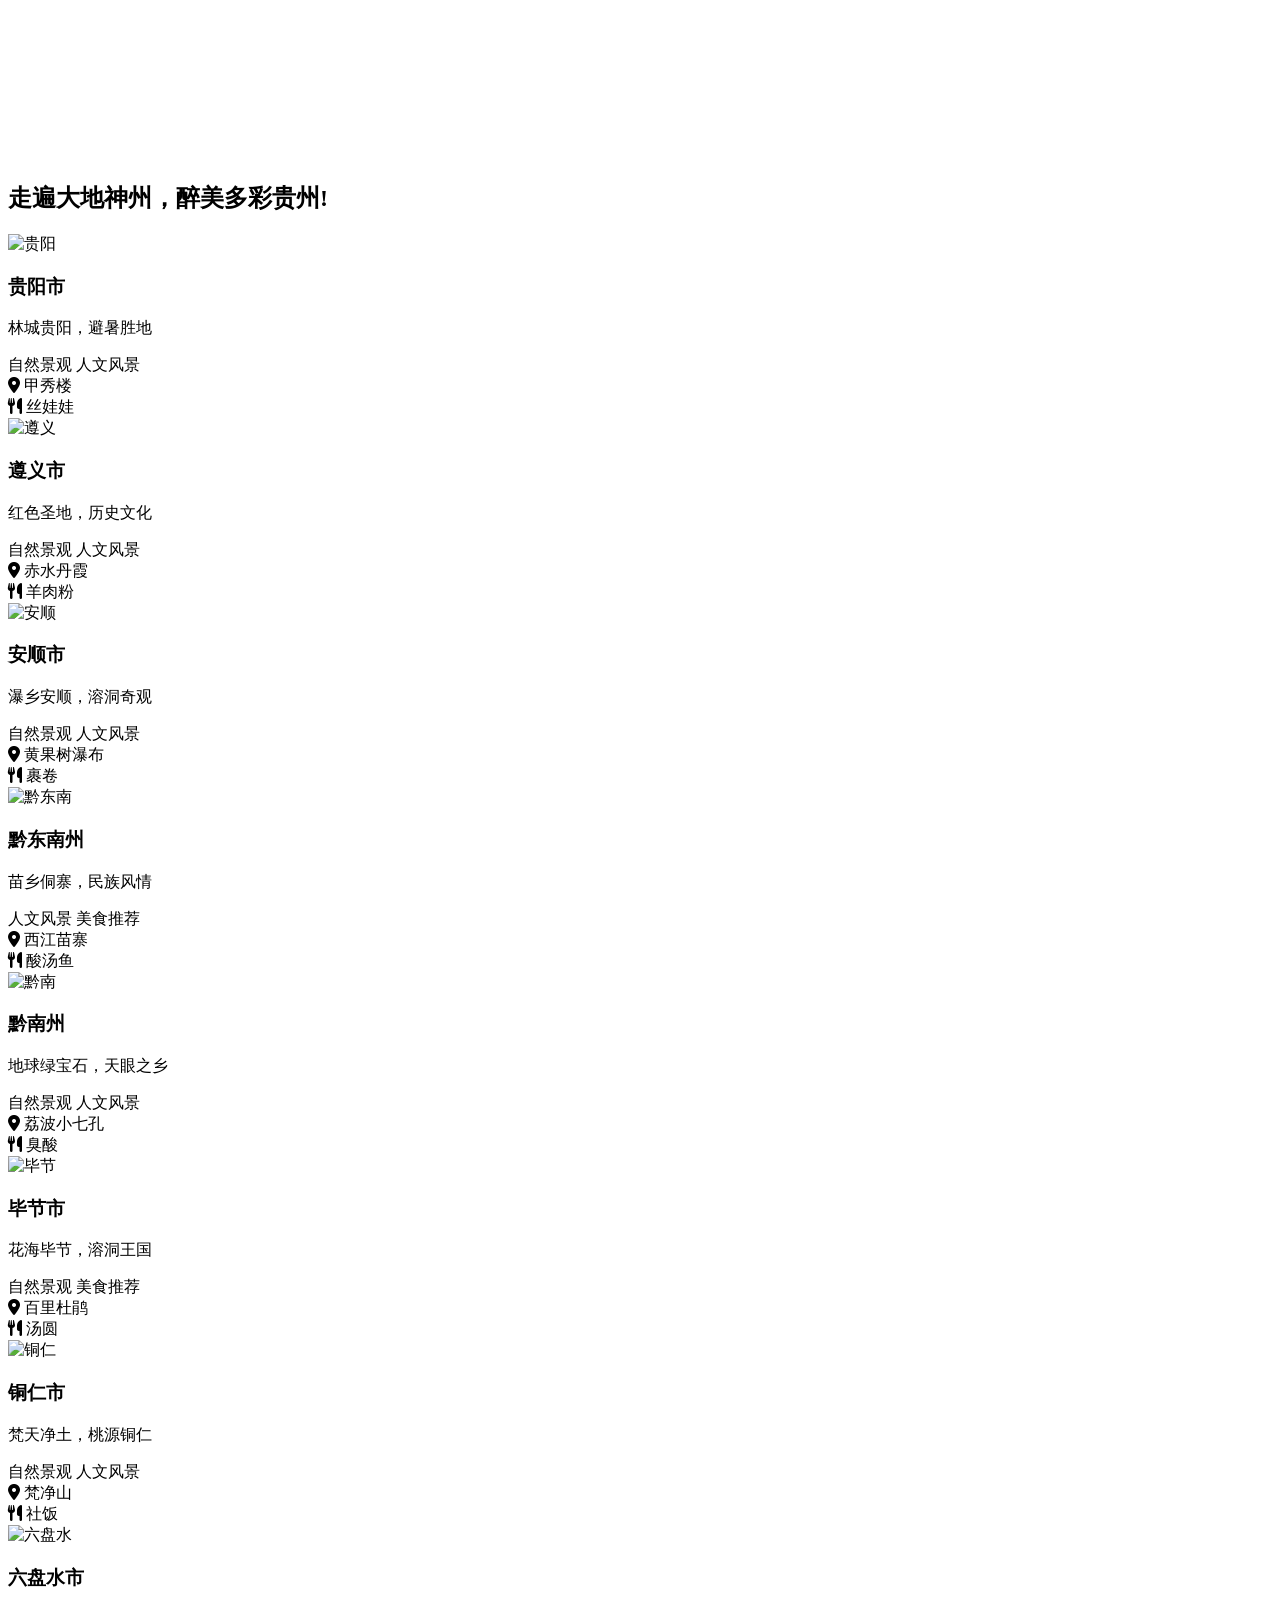
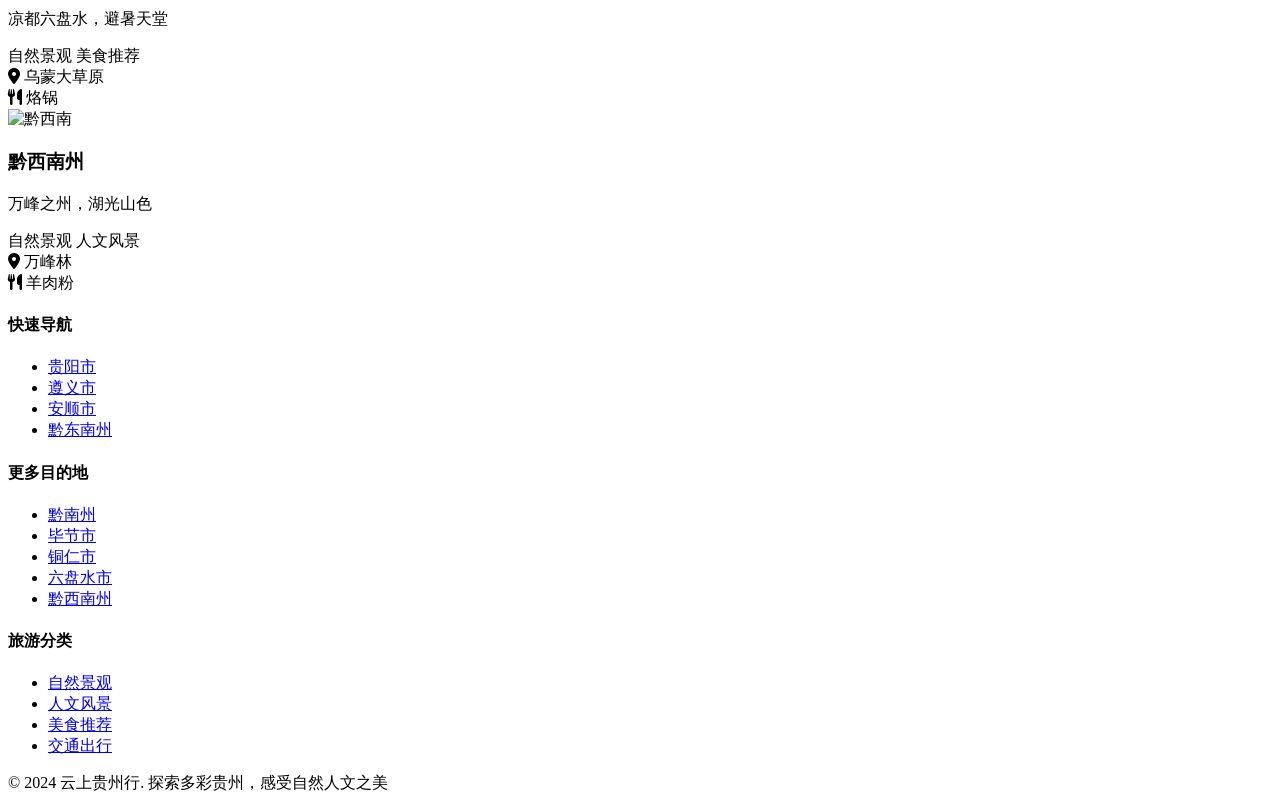
==== index.html @ 3abf576e "Add files via upload" ====
<!DOCTYPE html>
<html lang="zh-CN">
<head>
    <meta charset="UTF-8">
    <meta name="viewport" content="width=device-width, initial-scale=1.0">
    <title>夜郎古国，美酒之乡 - 贵州旅游</title>
    <link rel="stylesheet" href="css/main.css">
    <link rel="preconnect" href="https://fonts.googleapis.com">
    <link rel="preconnect" href="https://fonts.gstatic.com" crossorigin>
    <link href="https://fonts.googleapis.com/css2?family=Ma+Shan+Zheng&family=ZCOOL+XiaoWei&display=swap" rel="stylesheet">
    <link href="https://cdnjs.cloudflare.com/ajax/libs/font-awesome/6.0.0/css/all.min.css" rel="stylesheet">
</head>
<body>


    <main class="main-content">
        <div class="container">
            <div class="video-section">
                <video id="bg-video" autoplay loop muted>
                    <source src="images/首页背景.mp4" type="video/mp4">
                    您的浏览器不支持视频播放。
                </video>
                <div class="video-overlay">
                    <!-- 文字内容已移除 -->
                </div>
            </div>
        </div>
        
        <div class="container">
            <!-- 欢迎语已移动到视频区域 -->
            <section class="regions-section">
                <h2 class="section-title">走遍大地神州，醉美多彩贵州!</h2>
                <div class="regions-grid">
                    <div class="region-card" data-region="guiyang">
                        <div class="region-image">
                            <img src="images/贵阳.jpg" alt="贵阳">
                            <div class="region-overlay">
                                <h3>贵阳市</h3>
                                <p>林城贵阳，避暑胜地</p>
                                <span class="category-tags">
                                    <span class="tag">自然景观</span>
                                    <span class="tag">人文风景</span>
                                </span>
                            </div>
                        </div>
                        <div class="region-content">
                            <div class="region-stats">
                                <div class="stat">
                                    <i class="fas fa-map-marker-alt"></i>
                                    <span>甲秀楼</span>
                                </div>
                                <div class="stat">
                                    <i class="fas fa-utensils"></i>
                                    <span>丝娃娃</span>
                                </div>
                            </div>
                        </div>
                    </div>

                    <div class="region-card" data-region="zunyi">
                        <div class="region-image">
                            <img src="images/遵义.jpg" alt="遵义">
                            <div class="region-overlay">
                                <h3>遵义市</h3>
                                <p>红色圣地，历史文化</p>
                                <span class="category-tags">
                                    <span class="tag">自然景观</span>
                                    <span class="tag">人文风景</span>
                                </span>
                            </div>
                        </div>
                        <div class="region-content">
                            <div class="region-stats">
                                <div class="stat">
                                    <i class="fas fa-map-marker-alt"></i>
                                    <span>赤水丹霞</span>
                                </div>
                                <div class="stat">
                                    <i class="fas fa-utensils"></i>
                                    <span>羊肉粉</span>
                                </div>
                            </div>
                        </div>
                    </div>

                    <div class="region-card" data-region="anshun">
                        <div class="region-image">
                            <img src="images/安顺市.jpg" alt="安顺">
                            <div class="region-overlay">
                                <h3>安顺市</h3>
                                <p>瀑乡安顺，溶洞奇观</p>
                                <span class="category-tags">
                                    <span class="tag">自然景观</span>
                                    <span class="tag">人文风景</span>
                                </span>
                            </div>
                        </div>
                        <div class="region-content">
                            <div class="region-stats">
                                <div class="stat">
                                    <i class="fas fa-map-marker-alt"></i>
                                    <span>黄果树瀑布</span>
                                </div>
                                <div class="stat">
                                    <i class="fas fa-utensils"></i>
                                    <span>裹卷</span>
                                </div>
                            </div>
                        </div>
                    </div>

                    <div class="region-card" data-region="qiandongnan">
                        <div class="region-image">
                            <img src="images/黔东南州.jpeg" alt="黔东南">
                            <div class="region-overlay">
                                <h3>黔东南州</h3>
                                <p>苗乡侗寨，民族风情</p>
                                <span class="category-tags">
                                    <span class="tag">人文风景</span>
                                    <span class="tag">美食推荐</span>
                                </span>
                            </div>
                        </div>
                        <div class="region-content">
                            <div class="region-stats">
                                <div class="stat">
                                    <i class="fas fa-map-marker-alt"></i>
                                    <span>西江苗寨</span>
                                </div>
                                <div class="stat">
                                    <i class="fas fa-utensils"></i>
                                    <span>酸汤鱼</span>
                                </div>
                            </div>
                        </div>
                    </div>

                    <div class="region-card" data-region="qiannan">
                        <div class="region-image">
                            <img src="images/黔南州.jpg" alt="黔南">
                            <div class="region-overlay">
                                <h3>黔南州</h3>
                                <p>地球绿宝石，天眼之乡</p>
                                <span class="category-tags">
                                    <span class="tag">自然景观</span>
                                    <span class="tag">人文风景</span>
                                </span>
                            </div>
                        </div>
                        <div class="region-content">
                            <div class="region-stats">
                                <div class="stat">
                                    <i class="fas fa-map-marker-alt"></i>
                                    <span>荔波小七孔</span>
                                </div>
                                <div class="stat">
                                    <i class="fas fa-utensils"></i>
                                    <span>臭酸</span>
                                </div>
                            </div>
                        </div>
                    </div>

                    <div class="region-card" data-region="bijie">
                        <div class="region-image">
                            <img src="images/毕节.jpg" alt="毕节">
                            <div class="region-overlay">
                                <h3>毕节市</h3>
                                <p>花海毕节，溶洞王国</p>
                                <span class="category-tags">
                                    <span class="tag">自然景观</span>
                                    <span class="tag">美食推荐</span>
                                </span>
                            </div>
                        </div>
                        <div class="region-content">
                            <div class="region-stats">
                                <div class="stat">
                                    <i class="fas fa-map-marker-alt"></i>
                                    <span>百里杜鹃</span>
                                </div>
                                <div class="stat">
                                    <i class="fas fa-utensils"></i>
                                    <span>汤圆</span>
                                </div>
                            </div>
                        </div>
                    </div>

                    <div class="region-card" data-region="tongren">
                        <div class="region-image">
                            <img src="images/铜仁.jpeg" alt="铜仁">
                            <div class="region-overlay">
                                <h3>铜仁市</h3>
                                <p>梵天净土，桃源铜仁</p>
                                <span class="category-tags">
                                    <span class="tag">自然景观</span>
                                    <span class="tag">人文风景</span>
                                </span>
                            </div>
                        </div>
                        <div class="region-content">
                            <div class="region-stats">
                                <div class="stat">
                                    <i class="fas fa-map-marker-alt"></i>
                                    <span>梵净山</span>
                                </div>
                                <div class="stat">
                                    <i class="fas fa-utensils"></i>
                                    <span>社饭</span>
                                </div>
                            </div>
                        </div>
                    </div>

                    <div class="region-card" data-region="liupanshui">
                        <div class="region-image">
                            <img src="images/六盘水.jpg" alt="六盘水">
                            <div class="region-overlay">
                                <h3>六盘水市</h3>
                                <p>凉都六盘水，避暑天堂</p>
                                <span class="category-tags">
                                    <span class="tag">自然景观</span>
                                    <span class="tag">美食推荐</span>
                                </span>
                            </div>
                        </div>
                        <div class="region-content">
                            <div class="region-stats">
                                <div class="stat">
                                    <i class="fas fa-map-marker-alt"></i>
                                    <span>乌蒙大草原</span>
                                </div>
                                <div class="stat">
                                    <i class="fas fa-utensils"></i>
                                    <span>烙锅</span>
                                </div>
                            </div>
                        </div>
                    </div>

                    <div class="region-card" data-region="qianxinan">
                        <div class="region-image">
                            <img src="images/黔西南州.jpeg" alt="黔西南">
                            <div class="region-overlay">
                                <h3>黔西南州</h3>
                                <p>万峰之州，湖光山色</p>
                                <span class="category-tags">
                                    <span class="tag">自然景观</span>
                                    <span class="tag">人文风景</span>
                                </span>
                            </div>
                        </div>
                        <div class="region-content">
                            <div class="region-stats">
                                <div class="stat">
                                    <i class="fas fa-map-marker-alt"></i>
                                    <span>万峰林</span>
                                </div>
                                <div class="stat">
                                    <i class="fas fa-utensils"></i>
                                    <span>羊肉粉</span>
                                </div>
                            </div>
                        </div>
                    </div>
                </div>
            </section>
        </div>
    </main>

    <footer class="footer">
        <div class="container">
            <div class="footer-content">
                <div class="footer-section">
                    <h4>快速导航</h4>
                    <ul>
                        <li><a href="guiyang.html">贵阳市</a></li>
                        <li><a href="zunyi.html">遵义市</a></li>
                        <li><a href="anshun.html">安顺市</a></li>
                        <li><a href="qiandongnan.html">黔东南州</a></li>
                    </ul>
                </div>
                <div class="footer-section">
                    <h4>更多目的地</h4>
                    <ul>
                        <li><a href="qiannan.html">黔南州</a></li>
                        <li><a href="bijie.html">毕节市</a></li>
                        <li><a href="tongren.html">铜仁市</a></li>
                        <li><a href="liupanshui.html">六盘水市</a></li>
                        <li><a href="qianxinan.html">黔西南州</a></li>
                    </ul>
                </div>
                <div class="footer-section">
                    <h4>旅游分类</h4>
                    <ul>
                        <li><a href="#natural">自然景观</a></li>
                        <li><a href="#cultural">人文风景</a></li>
                        <li><a href="#food">美食推荐</a></li>
                        <li><a href="#transport">交通出行</a></li>
                    </ul>
                </div>
            </div>
            <div class="footer-bottom">
                <p>&copy; 2024 云上贵州行. 探索多彩贵州，感受自然人文之美</p>
            </div>
        </div>
    </footer>

    <script src="js/index.js"></script>
</body>
</html>
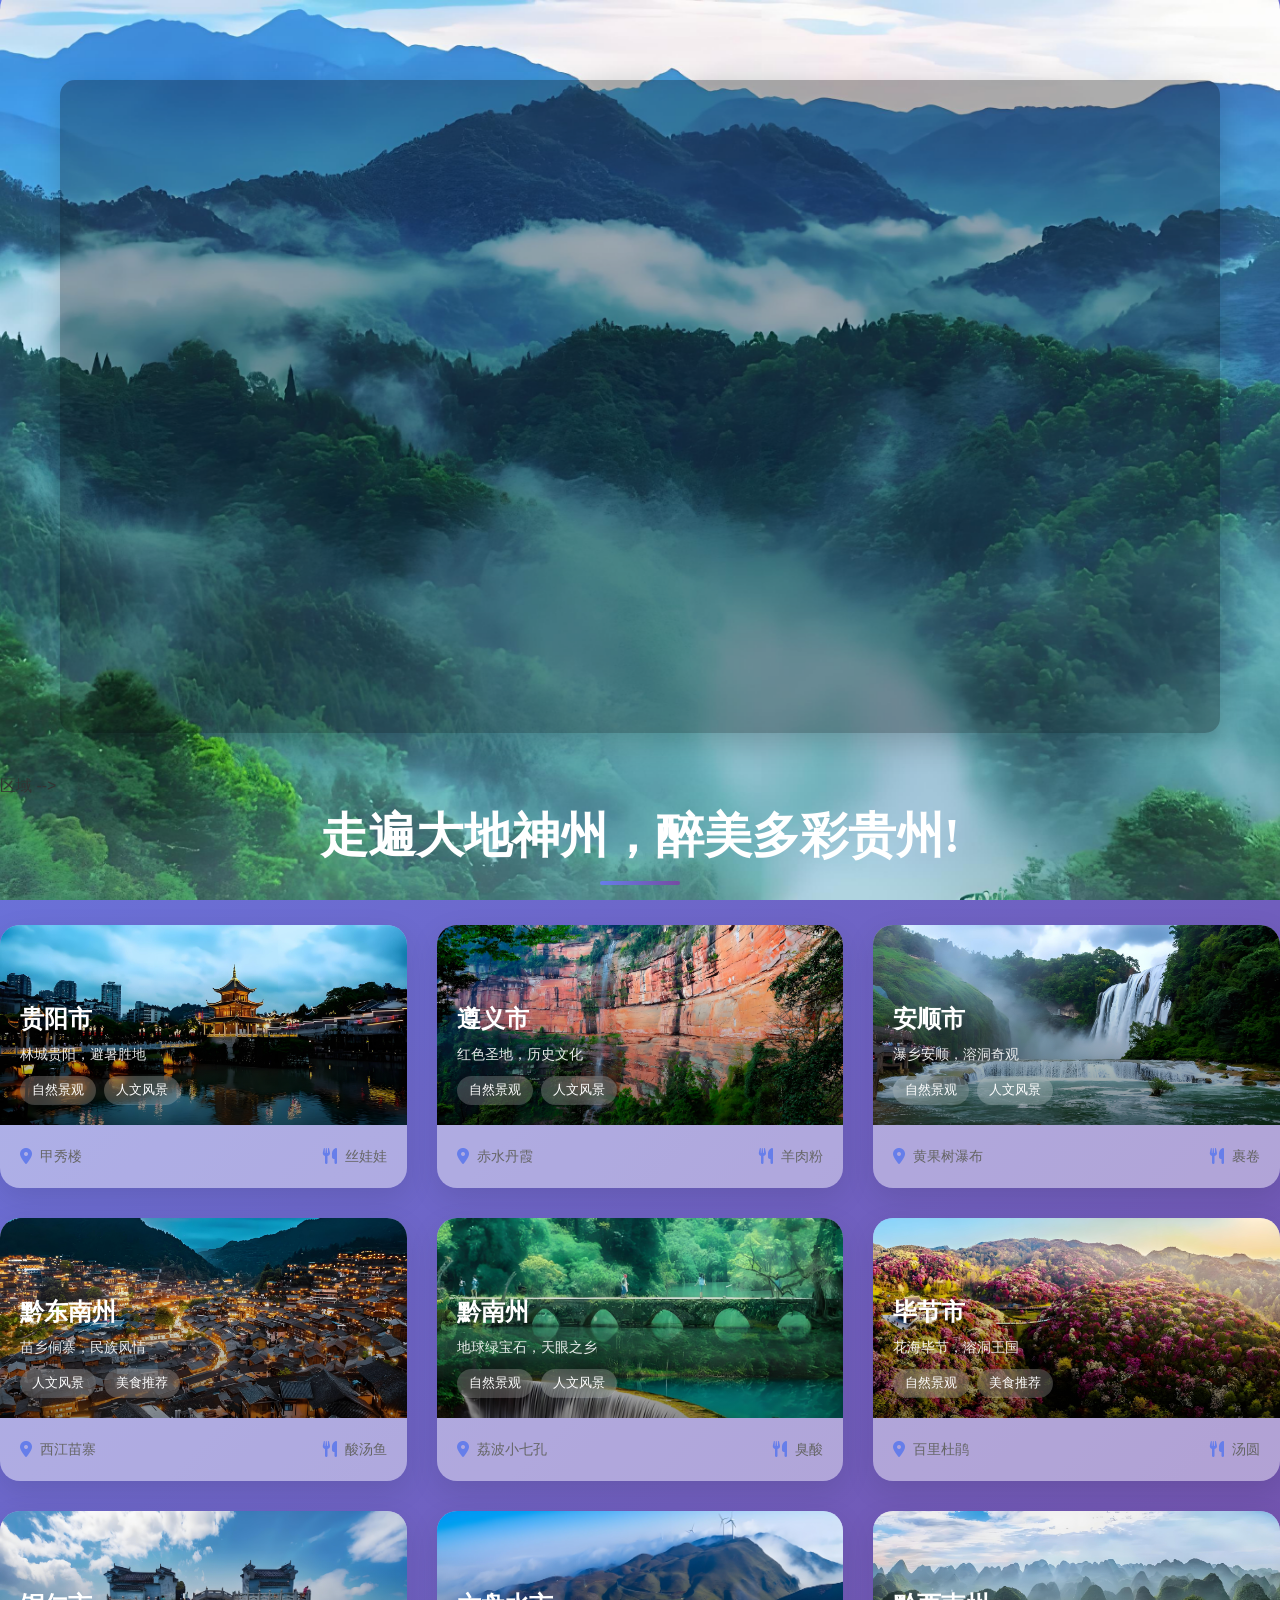
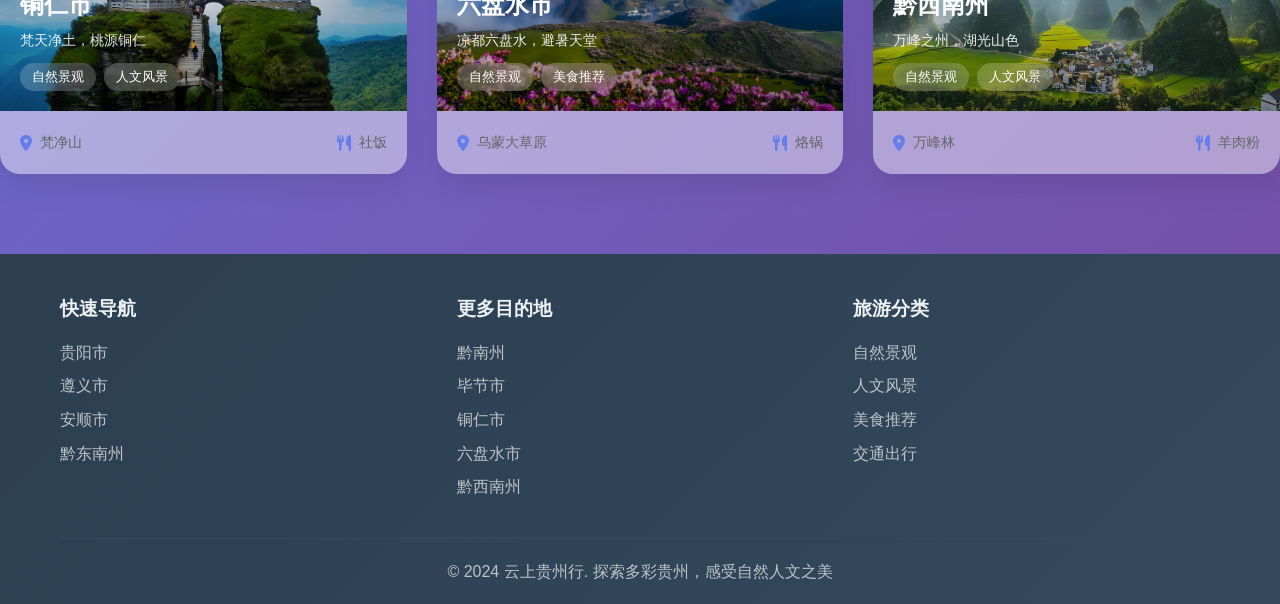
==== commit 41f01d52: "Update index.html" ====
--- a/index.html
+++ b/index.html
@@ -25,15 +25,13 @@
                 </div>
             </div>
         </div>
-        
-        <div class="container">
-            <!-- 欢迎语已移动到视频区域 -->
+         区域 -->
             <section class="regions-section">
                 <h2 class="section-title">走遍大地神州，醉美多彩贵州!</h2>
                 <div class="regions-grid">
                     <div class="region-card" data-region="guiyang">
                         <div class="region-image">
-                            <img src="images/贵阳.jpg" alt="贵阳">
+                            <img src="images/贵阳.jpg" loading="lazy" alt="贵阳">
                             <div class="region-overlay">
                                 <h3>贵阳市</h3>
                                 <p>林城贵阳，避暑胜地</p>
@@ -59,7 +57,7 @@
 
                     <div class="region-card" data-region="zunyi">
                         <div class="region-image">
-                            <img src="images/遵义.jpg" alt="遵义">
+                            <img src="images/遵义.jpg" loading="lazy" alt="遵义">
                             <div class="region-overlay">
                                 <h3>遵义市</h3>
                                 <p>红色圣地，历史文化</p>
@@ -85,7 +83,7 @@
 
                     <div class="region-card" data-region="anshun">
                         <div class="region-image">
-                            <img src="images/安顺市.jpg" alt="安顺">
+                            <img src="images/安顺市.jpg" loading="lazy" alt="安顺">
                             <div class="region-overlay">
                                 <h3>安顺市</h3>
                                 <p>瀑乡安顺，溶洞奇观</p>
@@ -111,7 +109,7 @@
 
                     <div class="region-card" data-region="qiandongnan">
                         <div class="region-image">
-                            <img src="images/黔东南州.jpeg" alt="黔东南">
+                            <img src="images/黔东南州.jpeg" loading="lazy" alt="黔东南">
                             <div class="region-overlay">
                                 <h3>黔东南州</h3>
                                 <p>苗乡侗寨，民族风情</p>
@@ -137,7 +135,7 @@
 
                     <div class="region-card" data-region="qiannan">
                         <div class="region-image">
-                            <img src="images/黔南州.jpg" alt="黔南">
+                            <img src="images/黔南州.jpg" loading="lazy" alt="黔南">
                             <div class="region-overlay">
                                 <h3>黔南州</h3>
                                 <p>地球绿宝石，天眼之乡</p>
@@ -163,7 +161,7 @@
 
                     <div class="region-card" data-region="bijie">
                         <div class="region-image">
-                            <img src="images/毕节.jpg" alt="毕节">
+                            <img src="images/毕节.jpg" loading="lazy" alt="毕节">
                             <div class="region-overlay">
                                 <h3>毕节市</h3>
                                 <p>花海毕节，溶洞王国</p>
@@ -189,7 +187,7 @@
 
                     <div class="region-card" data-region="tongren">
                         <div class="region-image">
-                            <img src="images/铜仁.jpeg" alt="铜仁">
+                            <img src="images/铜仁.jpeg" loading="lazy" alt="铜仁">
                             <div class="region-overlay">
                                 <h3>铜仁市</h3>
                                 <p>梵天净土，桃源铜仁</p>
@@ -215,7 +213,7 @@
 
                     <div class="region-card" data-region="liupanshui">
                         <div class="region-image">
-                            <img src="images/六盘水.jpg" alt="六盘水">
+                            <img src="images/六盘水.jpg" loading="lazy" alt="六盘水">
                             <div class="region-overlay">
                                 <h3>六盘水市</h3>
                                 <p>凉都六盘水，避暑天堂</p>
@@ -241,7 +239,7 @@
 
                     <div class="region-card" data-region="qianxinan">
                         <div class="region-image">
-                            <img src="images/黔西南州.jpeg" alt="黔西南">
+                            <img src="images/黔西南州.jpeg" loading="lazy" alt="黔西南">
                             <div class="region-overlay">
                                 <h3>黔西南州</h3>
                                 <p>万峰之州，湖光山色</p>
@@ -309,4 +307,4 @@
 
     <script src="js/index.js"></script>
 </body>
-</html>+</html>
--- a/css/main.css
+++ b/css/main.css
@@ -0,0 +1,415 @@
+* {
+    margin: 0;
+    padding: 0;
+    box-sizing: border-box;
+}
+
+body {
+    font-family: 'ZCOOL XiaoWei', 'Microsoft YaHei', sans-serif;
+    line-height: 1.6;
+    color: #333;
+    background: linear-gradient(135deg, #667eea 0%, #764ba2 100%);
+    min-height: 100vh;
+}
+
+.container {
+    max-width: 1200px;
+    margin: 0 auto;
+    padding: 0 20px;
+}
+
+/* 视频背景区域 */
+.video-section {
+    position: relative;
+    width: 100%;
+    max-width: 1200px;
+    margin: 40px auto;
+    aspect-ratio: 16 / 9; /* 16:9比例 */
+    overflow: hidden;
+    border-radius: 15px;
+    box-shadow: 0 10px 30px rgba(0, 0, 0, 0.2);
+    background-image: url('images/背景.jpg');
+    background-size: cover;
+    background-position: center;
+    background-repeat: no-repeat;
+}
+
+#bg-video {
+    width: 100%;
+    height: 100%;
+    object-fit: cover;
+    display: block; /* 恢复视频显示 */
+}
+
+.video-overlay {
+    position: absolute;
+    top: 0;
+    left: 0;
+    width: 100%;
+    height: 100%;
+    background: linear-gradient(rgba(0, 0, 0, 0.3), rgba(0, 0, 0, 0.3));
+    display: flex;
+    align-items: center;
+    justify-content: center;
+    z-index: 1;
+}
+
+.video-title {
+    font-family: 'Ma Shan Zheng', 'ZCOOL XiaoWei', serif;
+    font-size: 4rem; /* 从3rem改为4rem */
+    color: #fff;
+    text-shadow: 2px 2px 8px rgba(0, 0, 0, 0.5);
+    text-align: center;
+    animation: fadeInUp 1s ease;
+}
+
+.video-subtitle {
+    font-size: 1.5rem; /* 从1.2rem改为1.5rem */
+    color: rgba(255, 255, 255, 0.9);
+    text-align: center;
+    margin-top: 10px;
+    animation: fadeInUp 1s ease 0.3s both;
+}
+
+
+
+
+
+@keyframes titleFloat {
+    0%, 100% { transform: translateY(0px) rotate(0deg); }
+    50% { transform: translateY(-10px) rotate(1deg); }
+}
+
+@keyframes charGlow {
+    0%, 100% { filter: brightness(1) drop-shadow(0 0 10px rgba(255, 255, 255, 0.5)); }
+    50% { filter: brightness(1.2) drop-shadow(0 0 20px rgba(255, 255, 255, 0.8)); }
+}
+
+.subtitle {
+    font-size: 1.2rem;
+    color: rgba(255, 255, 255, 0.9);
+    margin-top: 10px;
+    opacity: 0;
+    animation: fadeInUp 1s ease 2s forwards;
+}
+
+@keyframes fadeInUp {
+    from {
+        opacity: 0;
+        transform: translateY(30px);
+    }
+    to {
+        opacity: 1;
+        transform: translateY(0);
+    }
+}
+
+/* 导航栏样式 */
+.navigation {
+    background: rgba(255, 255, 255, 0.95);
+    backdrop-filter: blur(10px);
+    padding: 20px 0;
+    box-shadow: 0 2px 20px rgba(0, 0, 0, 0.1);
+    position: sticky;
+    top: 0;
+    z-index: 100;
+}
+
+.nav-categories {
+    display: flex;
+    justify-content: center;
+    gap: 30px;
+    flex-wrap: wrap;
+}
+
+.nav-item {
+    display: flex;
+    flex-direction: column;
+    align-items: center;
+    text-decoration: none;
+    color: #333;
+    padding: 15px 25px;
+    border-radius: 15px;
+    transition: all 0.3s ease;
+    background: linear-gradient(135deg, #f8f9fa 0%, #e9ecef 100%);
+    box-shadow: 0 4px 15px rgba(0, 0, 0, 0.1);
+    min-width: 120px;
+}
+
+.nav-item:hover {
+    transform: translateY(-5px);
+    box-shadow: 0 8px 25px rgba(0, 0, 0, 0.15);
+    background: linear-gradient(135deg, #667eea 0%, #764ba2 100%);
+    color: white;
+}
+
+.nav-item i {
+    font-size: 1.8rem;
+    margin-bottom: 8px;
+    transition: all 0.3s ease;
+}
+
+.nav-item:hover i {
+    transform: scale(1.1);
+}
+
+/* 主要内容区域 */
+.main-content {
+    padding: 60px 0;
+    background: url('../images/背景.jpg') no-repeat center center;
+    background-size: cover;
+    background-attachment: fixed; /* 可选：添加固定背景效果 */
+    margin: 0;
+    border-radius: 30px 30px 0 0;
+    position: relative;
+    top: -20px;
+    z-index: 1;
+}
+
+.section-title {
+    text-align: center;
+    font-size: 3rem; /* 从2.5rem改为3rem */
+    color: #fff; /* 修改为白色 */
+    margin-bottom: 50px;
+    font-family: 'Ma Shan Zheng', serif;
+    position: relative;
+}
+
+.section-title::after {
+    content: '';
+    position: absolute;
+    bottom: -10px;
+    left: 50%;
+    transform: translateX(-50%);
+    width: 80px;
+    height: 4px;
+    background: linear-gradient(90deg, #667eea, #764ba2);
+    border-radius: 2px;
+}
+
+/* 地州网格布局 */
+.regions-grid {
+    display: grid;
+    grid-template-columns: repeat(auto-fit, minmax(350px, 1fr));
+    gap: 30px;
+    margin-top: 40px;
+}
+
+.region-card {
+    background: rgba(255, 255, 255, 0.45); /* 添加45%透明度蒙版 */
+    border-radius: 20px;
+    overflow: hidden;
+    box-shadow: 0 10px 30px rgba(0, 0, 0, 0.1);
+    transition: all 0.3s ease;
+    cursor: pointer;
+    position: relative;
+}
+
+.region-card:hover {
+    transform: translateY(-10px);
+    box-shadow: 0 20px 50px rgba(0, 0, 0, 0.15);
+}
+
+.region-image {
+    position: relative;
+    height: 200px;
+    overflow: hidden;
+}
+
+.region-image img {
+    width: 100%;
+    height: 100%;
+    object-fit: cover;
+    transition: transform 0.3s ease;
+}
+
+.region-card:hover .region-image img {
+    transform: scale(1.1);
+}
+
+.region-overlay {
+    position: absolute;
+    bottom: 0;
+    left: 0;
+    right: 0;
+    background: linear-gradient(transparent, rgba(0, 0, 0, 0.45));
+    color: white;
+    padding: 30px 20px 20px;
+}
+
+.region-overlay h3 {
+    font-size: 1.5rem;
+    margin-bottom: 5px;
+    font-family: 'Ma Shan Zheng', serif;
+    color: #fff; /* 修改为白色 */
+}
+
+.region-overlay p {
+    font-size: 0.9rem;
+    opacity: 0.9;
+    margin-bottom: 10px;
+    color: #fff; /* 修改为白色 */
+}
+
+.category-tags {
+    display: flex;
+    gap: 8px;
+    flex-wrap: wrap;
+}
+
+.tag {
+    background: rgba(255, 255, 255, 0.2);
+    padding: 4px 12px;
+    border-radius: 15px;
+    font-size: 0.8rem;
+    backdrop-filter: blur(10px);
+}
+
+.region-content {
+    padding: 20px;
+}
+
+.region-stats {
+    display: flex;
+    gap: 20px;
+    justify-content: space-between;
+}
+
+.stat {
+    display: flex;
+    align-items: center;
+    gap: 8px;
+    color: #666;
+    font-size: 0.9rem;
+}
+
+.stat i {
+    color: #667eea;
+    font-size: 1rem;
+}
+
+/* 页脚样式 */
+.footer {
+    background: linear-gradient(135deg, #2c3e50 0%, #34495e 100%);
+    color: white;
+    padding: 40px 0 20px;
+}
+
+.footer-content {
+    display: grid;
+    grid-template-columns: repeat(auto-fit, minmax(200px, 1fr));
+    gap: 30px;
+    margin-bottom: 30px;
+}
+
+.footer-section h4 {
+    font-size: 1.2rem;
+    margin-bottom: 15px;
+    color: #ecf0f1;
+    font-family: 'Ma Shan Zheng', serif;
+}
+
+.footer-section ul {
+    list-style: none;
+}
+
+.footer-section ul li {
+    margin-bottom: 8px;
+}
+
+.footer-section ul li a {
+    color: #bdc3c7;
+    text-decoration: none;
+    transition: color 0.3s ease;
+}
+
+.footer-section ul li a:hover {
+    color: #667eea;
+}
+
+.footer-bottom {
+    text-align: center;
+    padding-top: 20px;
+    border-top: 1px solid #34495e;
+    color: #bdc3c7;
+}
+
+/* 响应式设计 */
+@media (max-width: 768px) {
+    .main-title {
+        font-size: 2.5rem;
+    }
+    
+    .nav-categories {
+        gap: 15px;
+    }
+    
+    .nav-item {
+        padding: 10px 15px;
+        min-width: 80px;
+    }
+    
+    .nav-item span {
+        font-size: 0.8rem;
+    }
+    
+    .regions-grid {
+        grid-template-columns: 1fr;
+        gap: 20px;
+    }
+    
+    .section-title {
+        font-size: 2rem;
+    }
+    
+    .container {
+        padding: 0 15px;
+    }
+}
+
+@media (max-width: 480px) {
+    .main-title {
+        font-size: 2rem;
+    }
+    
+    .title-char {
+        margin: 0 2px;
+    }
+    
+    .header {
+        padding: 40px 0;
+    }
+    
+    .main-content {
+        padding: 40px 0;
+    }
+}
+
+/* 加载动画 */
+.loading {
+    opacity: 0;
+    animation: fadeIn 0.8s ease forwards;
+}
+
+@keyframes fadeIn {
+    from { opacity: 0; transform: translateY(20px); }
+    to { opacity: 1; transform: translateY(0); }
+}
+
+/* 滚动条样式 */
+::-webkit-scrollbar {
+    width: 8px;
+}
+
+::-webkit-scrollbar-track {
+    background: #f1f1f1;
+}
+
+::-webkit-scrollbar-thumb {
+    background: linear-gradient(135deg, #667eea, #764ba2);
+    border-radius: 4px;
+}
+
+::-webkit-scrollbar-thumb:hover {
+    background: linear-gradient(135deg, #5a67d8, #6b46c1);
+}
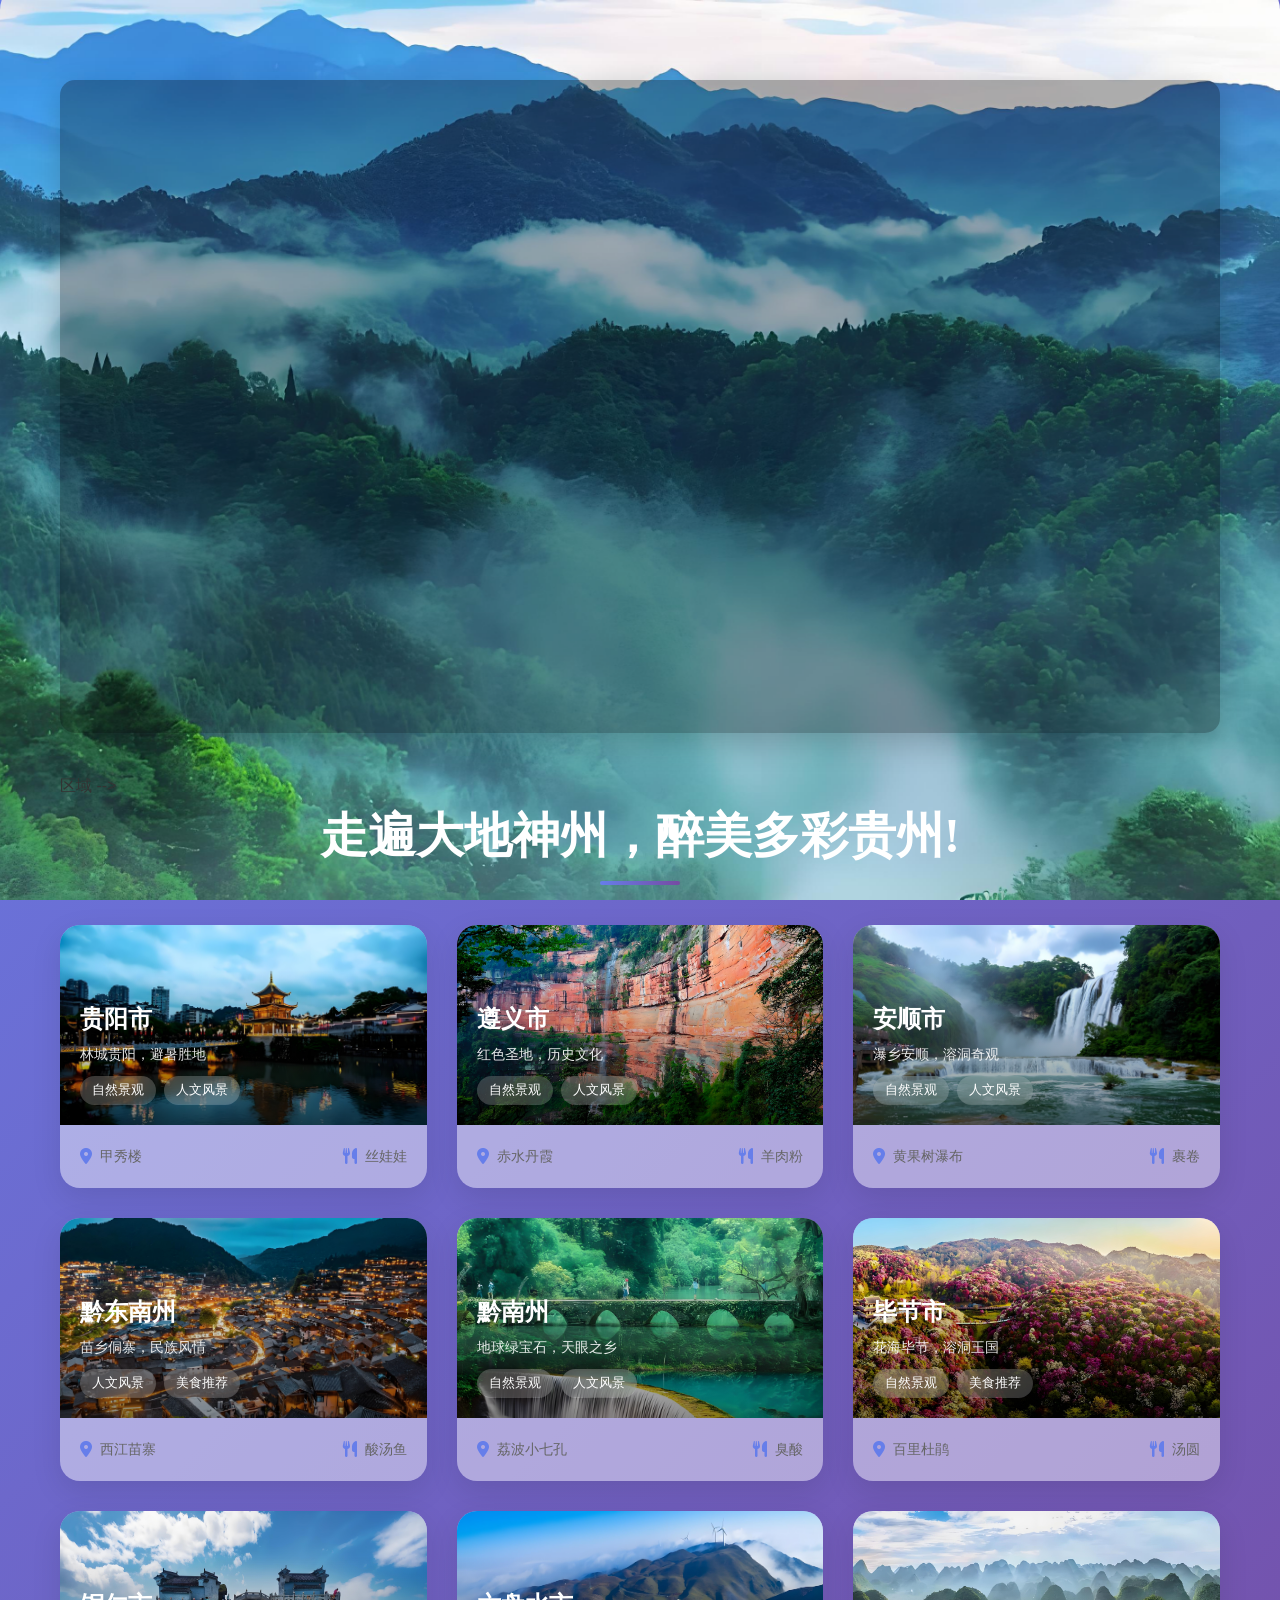
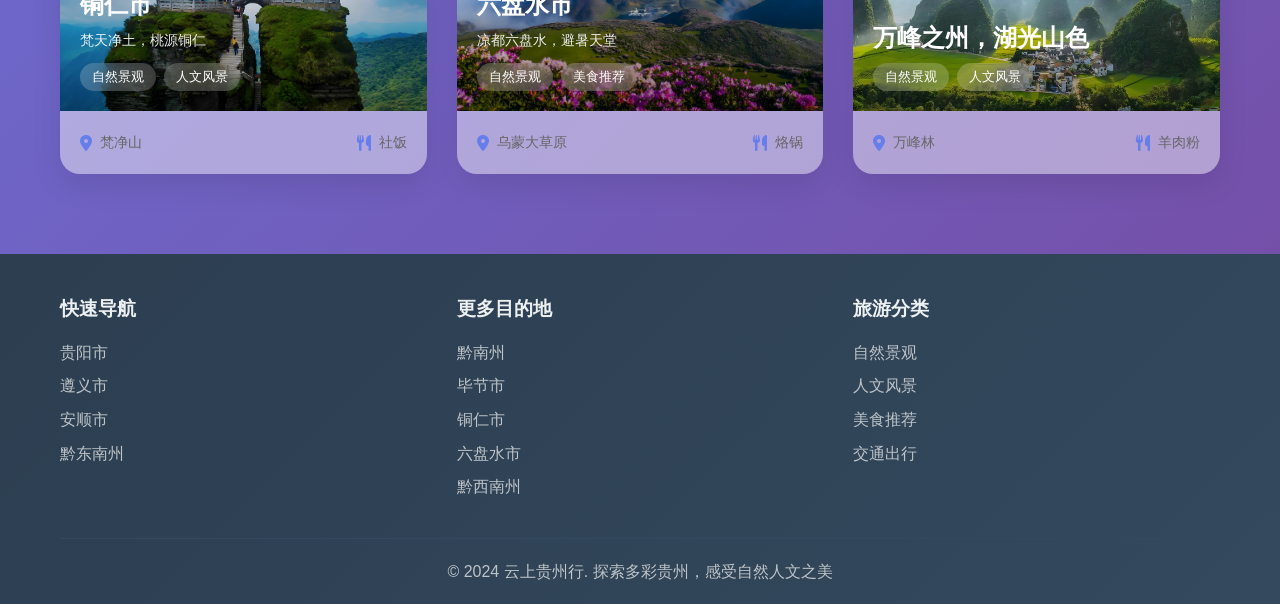
==== commit 1552ab14: "Update index.html" ====
--- a/index.html
+++ b/index.html
@@ -16,7 +16,8 @@
     <main class="main-content">
         <div class="container">
             <div class="video-section">
-                <video id="bg-video" autoplay loop muted>
+                <!-- 视频加懒加载优化 -->
+                <video id="bg-video" autoplay loop muted playsinline preload="none" loading="lazy">
                     <source src="images/首页背景.mp4" type="video/mp4">
                     您的浏览器不支持视频播放。
                 </video>
@@ -24,7 +25,6 @@
                     <!-- 文字内容已移除 -->
                 </div>
             </div>
-        </div>
          区域 -->
             <section class="regions-section">
                 <h2 class="section-title">走遍大地神州，醉美多彩贵州!</h2>
@@ -241,8 +241,7 @@
                         <div class="region-image">
                             <img src="images/黔西南州.jpeg" loading="lazy" alt="黔西南">
                             <div class="region-overlay">
-                                <h3>黔西南州</h3>
-                                <p>万峰之州，湖光山色</p>
+                                <h3>万峰之州，湖光山色</h3>
                                 <span class="category-tags">
                                     <span class="tag">自然景观</span>
                                     <span class="tag">人文风景</span>
